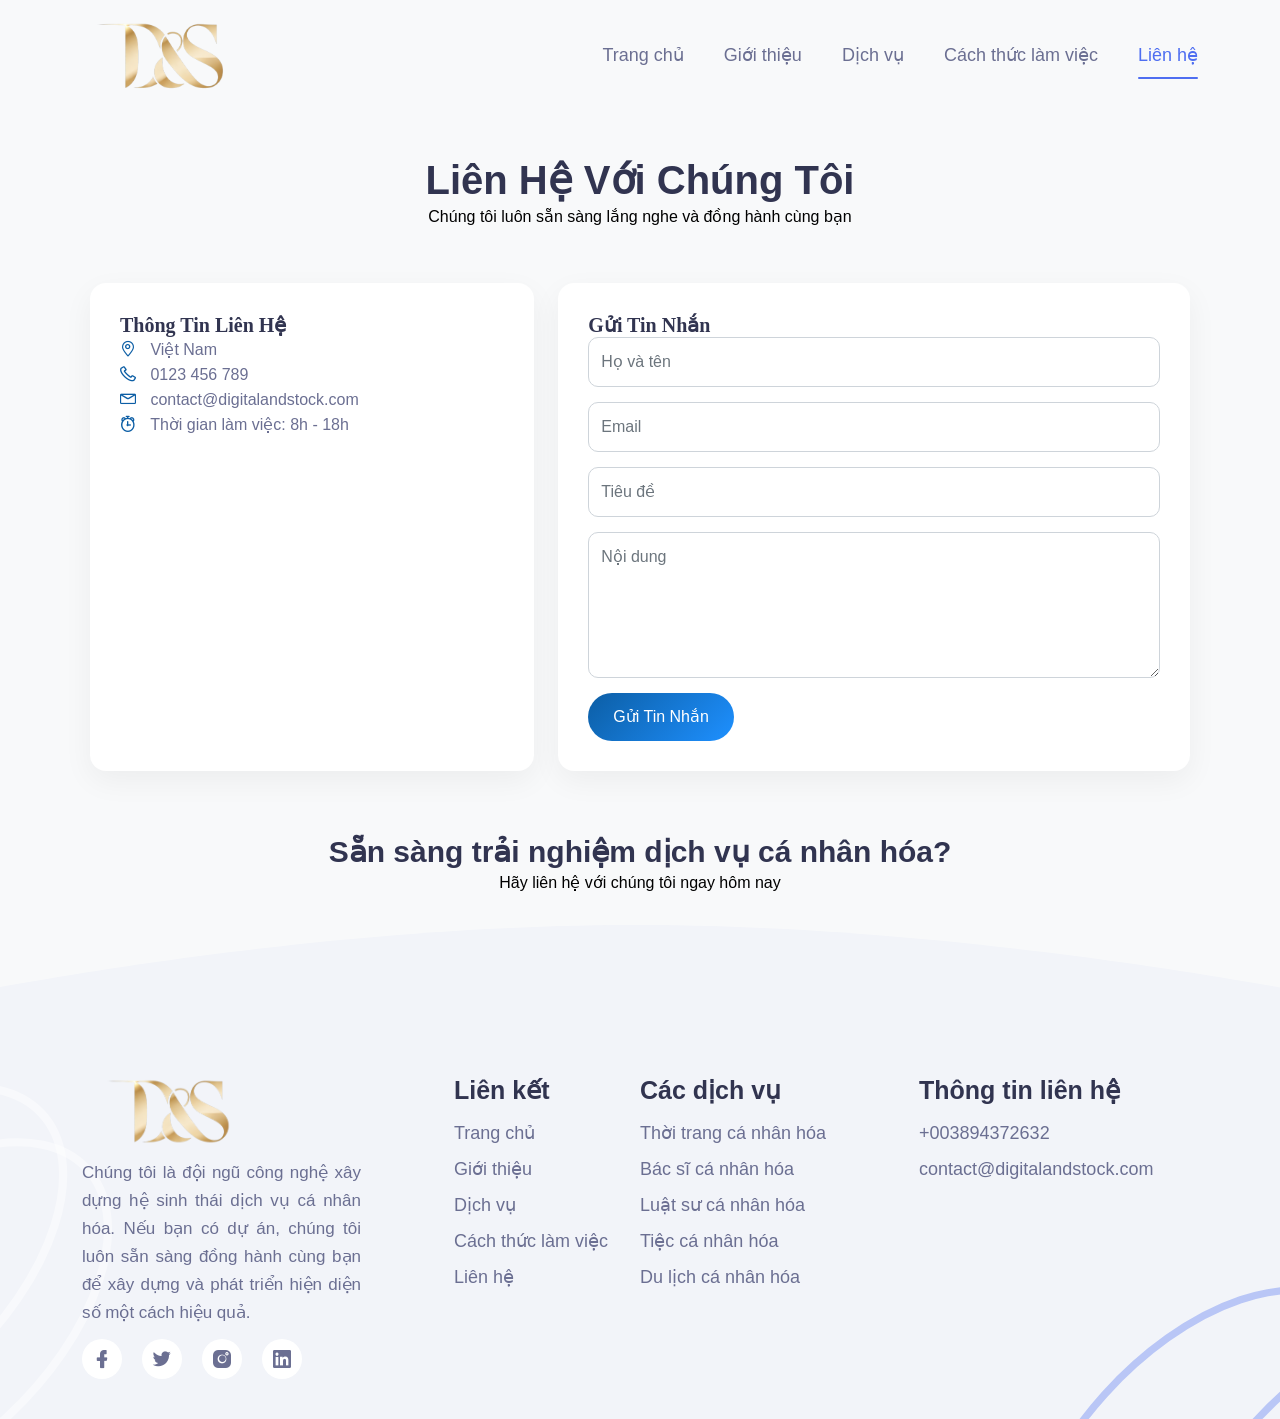
==== contact.html @ 1c4fb0bf "Initial commit - Push new web code" ====
<!DOCTYPE html>
<html lang="vi">

<head>
    <meta charset="UTF-8">
    <meta name="viewport" content="width=device-width, initial-scale=1.0">
    <title>Liên Hệ - DigitalAndStock</title>
    <link rel="stylesheet" href="assets/css/bootstrap-5.0.0-beta2.min.css" />
    <link rel="stylesheet" href="assets/css/LineIcons.2.0.css" />
    <link rel="stylesheet" href="assets/css/tiny-slider.css" />
    <link rel="stylesheet" href="assets/css/animate.css" />
    <link rel="stylesheet" href="assets/css/main.css" />
    <style>
        body {
            font-family: 'Segoe UI', sans-serif;
            background: #f8f9fa;
        }

        .hero {
            /* background: linear-gradient(135deg, #0c5ea5, #1e90ff); */
            color: rgb(0, 0, 0);
            padding: 30px 20px;
            text-align: center;
            margin-top: 10px;
        }

        .hero h1 {
            font-size: 40px;
            font-weight: 600;
        }

        .contact-section {
            padding: 140px 20px 60px;

        }
         /* .contact-section .row .hero{
            margin-top: 10px;
         } */
        .contact-box {
            background: white;
            border-radius: 16px;
            padding: 30px;
            box-shadow: 0 10px 30px rgba(0, 0, 0, 0.05);
            height: 100%;
        }

        .contact-info i {
            color: #0c5ea5;
            margin-right: 10px;
        }

        .form-control {
            border-radius: 10px;
            padding: 12px;
            margin-bottom: 15px;
        }

        .btn-custom {
            background: linear-gradient(135deg, #0c5ea5, #1e90ff);
            color: white;
            border: none;
            padding: 12px 25px;
            border-radius: 30px;
            transition: 0.3s;
        }

        .btn-custom:hover {
            opacity: 0.9;
        }

        iframe {
            width: 100%;
            border-radius: 12px;
            margin-top: 20px;
        }

        .navbar-area {
            position: absolute;
            top: 0;
            left: 0;
            width: 100%;
            z-index: 99;
            transition: all 0.3s ease-out 0s;
        }

        .sticky {
            position: fixed;
            z-index: 99;
            background-color: #fff;
            box-shadow: 0px 20px 50px 0px rgba(0, 0, 0, 0.05);
            transition: all 0.3s ease-out 0s;
        }

        .sticky .navbar {
            padding: 17px 0;
        }

        @media only screen and (min-width: 768px) and (max-width: 991px),
        (max-width: 767px) {
            .sticky .navbar {
                padding: 15px 0;
            }
        }

        .sticky .navbar .navbar-nav .nav-item a {
            color: #313450;
        }

        .sticky .navbar .navbar-toggler .toggler-icon {
            background: #313450;
        }

        .navbar {
            padding: 0;
            border-radius: 5px;
            position: relative;
            transition: all 0.3s ease-out 0s;
            padding: 20px 0;
        }

        @media only screen and (min-width: 768px) and (max-width: 991px),
        (max-width: 767px) {
            .navbar {
                padding: 17px 0;
            }
        }

        .navbar-brand {
            padding: 0;
        }

        .navbar-brand img {
            max-width: 180px;
        }

        .navbar-toggler {
            padding: 0;
        }

        .navbar-toggler:focus {
            outline: none;
            box-shadow: none;
        }

        .navbar-toggler .toggler-icon {
            width: 30px;
            height: 2px;
            background-color: #313450;
            display: block;
            margin: 5px 0;
            position: relative;
            transition: all 0.3s ease-out 0s;
        }

        .navbar-toggler.active .toggler-icon:nth-of-type(1) {
            transform: rotate(45deg);
            top: 7px;
        }

        .navbar-toggler.active .toggler-icon:nth-of-type(2) {
            opacity: 0;
        }

        .navbar-toggler.active .toggler-icon:nth-of-type(3) {
            transform: rotate(135deg);
            top: -7px;
        }

        @media only screen and (min-width: 768px) and (max-width: 991px),
        (max-width: 767px) {
            .navbar-collapse {
                position: absolute;
                top: 100%;
                left: 0;
                width: 100%;
                background-color: #fff;
                z-index: 9;
                box-shadow: 0px 15px 20px 0px rgba(0, 0, 0, 0.1);
                padding: 5px 12px;
            }
        }

        .navbar-nav .nav-item {
            position: relative;
            margin-left: 40px;
        }

        @media only screen and (min-width: 768px) and (max-width: 991px),
        (max-width: 767px) {
            .navbar-nav .nav-item {
                margin-left: 20px;
            }
        }

        .navbar-nav .nav-item a {
            font-size: 18px;
            font-weight: 400;
            color: #6B6F92;
            transition: all 0.3s ease-out 0s;
            padding: 10px 0;
            position: relative;
        }

        @media only screen and (min-width: 768px) and (max-width: 991px),
        (max-width: 767px) {
            .navbar-nav .nav-item a {
                display: inline-block;
                padding: 6px 0px;
                color: #6B6F92;
            }
        }

        .navbar-nav .nav-item a::before {
            content: '';
            position: absolute;
            bottom: 0;
            right: 0;
            left: auto;
            width: 0;
            height: 2px;
            background: #4E6EF1;
            z-index: -1;
            opacity: 0;
            border-radius: 10px;
            transition: all 0.3s ease-out 0s;
        }

        .navbar-nav .nav-item a:hover,
        .navbar-nav .nav-item a.active {
            color: #4E6EF1;
        }

        .navbar-nav .nav-item a:hover::before,
        .navbar-nav .nav-item a.active::before {
            right: auto;
            left: 0;
            opacity: 1;
            width: 100%;
        }

        .navbar-nav .nav-item:hover .sub-menu {
            top: 100%;
            opacity: 1;
            visibility: visible;
        }

        @media only screen and (min-width: 768px) and (max-width: 991px) {
            .navbar-nav .nav-item:hover .sub-menu {
                top: 0;
            }
        }

        @media (max-width: 767px) {
            .navbar-nav .nav-item:hover .sub-menu {
                top: 0;
            }
        }

        .navbar-nav .nav-item .sub-menu {
            width: 200px;
            background-color: #fff;
            box-shadow: 0px 0px 20px 0px rgba(0, 0, 0, 0.1);
            position: absolute;
            top: 110%;
            left: 0;
            opacity: 0;
            visibility: hidden;
            transition: all 0.3s ease-out 0s;
        }

        @media only screen and (min-width: 768px) and (max-width: 991px) {
            .navbar-nav .nav-item .sub-menu {
                position: relative;
                width: 100%;
                top: 0;
                display: none;
                opacity: 1;
                visibility: visible;
            }
        }

        @media (max-width: 767px) {
            .navbar-nav .nav-item .sub-menu {
                position: relative;
                width: 100%;
                top: 0;
                display: none;
                opacity: 1;
                visibility: visible;
            }
        }

        .navbar-nav .nav-item .sub-menu li {
            display: block;
        }

        .navbar-nav .nav-item .sub-menu li a {
            display: block;
            padding: 8px 20px;
            color: #222;
        }

        .navbar-nav .nav-item .sub-menu li a.active,
        .navbar-nav .nav-item .sub-menu li a:hover {
            padding-left: 25px;
            color: #4E6EF1;
        }

        .navbar-nav .sub-nav-toggler {
            display: none;
        }

        @media only screen and (min-width: 768px) and (max-width: 991px) {
            .navbar-nav .sub-nav-toggler {
                display: block;
                position: absolute;
                right: 0;
                top: 0;
                background: none;
                color: #222;
                font-size: 18px;
                border: 0;
                width: 30px;
                height: 30px;
            }
        }

        @media (max-width: 767px) {
            .navbar-nav .sub-nav-toggler {
                display: block;
                position: absolute;
                right: 0;
                top: 0;
                background: none;
                color: #222;
                font-size: 18px;
                border: 0;
                width: 30px;
                height: 30px;
            }
        }

        .navbar-nav .sub-nav-toggler span {
            width: 8px;
            height: 8px;
            border-left: 1px solid #222;
            border-bottom: 1px solid #222;
            transform: rotate(-45deg);
            position: relative;
            top: -5px;
        }
    </style>
</head>

<body>

    <!-- HERO -->
    <header class="header">
        <div class="navbar-area">
            <div class="container">
                <div class="row align-items-center">
                    <div class="col-lg-12">
                        <nav class="navbar navbar-expand-lg">
                            <a class="navbar-brand" href="index.html">
                                <img style="width: 180px;" src="assets/img/logo/Logo D&S/Logo D&S.png" alt="Logo" />
                            </a>
                            <button class="navbar-toggler" type="button" data-bs-toggle="collapse"
                                data-bs-target="#navbarSupportedContent" aria-controls="navbarSupportedContent"
                                aria-expanded="false" aria-label="Toggle navigation">
                                <span class="toggler-icon"></span>
                                <span class="toggler-icon"></span>
                                <span class="toggler-icon"></span>
                            </button>

                            <div class="collapse navbar-collapse sub-menu-bar" id="navbarSupportedContent">
                                <ul id="nav" class="navbar-nav ms-auto">
                                    <li class="nav-item">
                                        <a class="" href="index.html">Trang chủ</a>
                                    </li>
                                    <li class="nav-item">
                                        <a class="" href="index.html">Giới thiệu</a>
                                    </li>
                                    <li class="nav-item">
                                        <a class="" href="index.html">Dịch vụ</a>
                                    </li>
                                    <li class="nav-item">
                                        <a class="" href="index.html">Cách thức làm việc</a>
                                    </li>
                                    <li class="nav-item">
                                        <a class="page-scroll active" href="contact.html">Liên hệ</a>
                                    </li>

                                </ul>
                            </div>
                            <!-- navbar collapse -->
                        </nav>
                        <!-- navbar -->
                    </div>
                </div>
                <!-- row -->
            </div>
            <!-- container -->
        </div>
        <!-- navbar area -->
    </header>


    <!-- CONTACT -->
    <section class="contact-section container">
        <div class="row g-4">
            <section class="hero">
                <h1 style="font-family: 'Segoe UI', Tahoma, Geneva, Verdana, sans-serif;"><b>Liên Hệ Với Chúng Tôi</b></h1>
                <p>Chúng tôi luôn sẵn sàng lắng nghe và đồng hành cùng bạn</p>
            </section>
            <!-- LEFT INFO -->
            <div class="col-lg-5">
                <div class="contact-box contact-info">
                    <h4 style="font-family: 'Segoe UI', Tahoma, Geneva, Verdana, sans-serifd;">Thông Tin Liên Hệ</h4>
                    <p><i class="lni lni-map-marker"></i> Việt Nam</p>
                    <p><i class="lni lni-phone"></i> 0123 456 789</p>
                    <p><i class="lni lni-envelope"></i> contact@digitalandstock.com</p>
                    <p><i class="lni lni-alarm-clock"></i> Thời gian làm việc: 8h - 18h</p>

                    <iframe
                        src="https://maps.google.com/maps?q=Tòa nhà Đại Phát, 185B Hà Huy Giáp, Thạnh Lộc, Quận 12, Hồ Chí Minh&t=&z=17&ie=UTF8&iwloc=&output=embed"
                        height="220" style="border:0; border-radius:12px;" loading="lazy">
                    </iframe>
                </div>
            </div>

            <!-- RIGHT FORM -->
            <div class="col-lg-7">
                <div class="contact-box">
                    <h4 style="font-family: 'Segoe UI', Tahoma, Geneva, Verdana, sans-serifd;">Gửi Tin Nhắn</h4>

                    <form>
                        <input type="text" class="form-control" placeholder="Họ và tên" required>
                        <input type="email" class="form-control" placeholder="Email" required>
                        <input type="text" class="form-control" placeholder="Tiêu đề">
                        <textarea class="form-control" rows="5" placeholder="Nội dung"></textarea>

                        <button class="btn-custom">Gửi Tin Nhắn</button>
                    </form>
                </div>
            </div>

        </div>
    </section>

    <!-- CTA -->
    <section class="hero" style="margin-top: -27px; "  >
        <h2 style="font-family: 'Segoe UI', Tahoma, Geneva, Verdana, sans-serif;">Sẵn sàng trải nghiệm dịch vụ cá nhân hóa?</h2>
        <p>Hãy liên hệ với chúng tôi ngay hôm nay</p>
    </section>
    <footer id="footer" class="footer">
		<div class="container">
			<div class="widget-wrapper">
				<div class="row">
					<div class="col-xl-3 col-md-6">
						<div class="footer-widget">
							<div class="logo mb-35">
								<a  href="index.html"> <img style="width: 70%;" src="assets/img/logo/logo1.png" alt=""> </a>
							</div>
							<p class="desc mb-35" style="text-align: justify; font-family: 'Segoe UI', Tahoma, Geneva, Verdana, sans-serif; font-size: 17px;">Chúng tôi là đội ngũ công nghệ xây dựng hệ sinh thái dịch vụ cá nhân hóa. Nếu bạn có dự án, chúng tôi luôn sẵn sàng đồng hành cùng bạn để xây dựng và phát triển hiện diện số một cách hiệu quả.</p>
							<ul class="socials">
								<li>
									<a href="jvascript:void(0)"> <i class="lni lni-facebook-filled"></i> </a>
								</li>
								<li>
									<a href="jvascript:void(0)"> <i class="lni lni-twitter-filled"></i> </a>
								</li>
								<li>
									<a href="jvascript:void(0)"> <i class="lni lni-instagram-filled"></i> </a>
								</li>
								<li>
									<a href="jvascript:void(0)"> <i class="lni lni-linkedin-original"></i> </a>
								</li>
							</ul>
						</div>
					</div>

					<div class="col-xl-2 offset-xl-1 col-md-5 offset-md-1 col-sm-6">
						<div class="footer-widget">
							<h3 style="font-family: 'Segoe UI', Tahoma, Geneva, Verdana, sans-serif">Liên kết</h3>
							<ul class="liên kết" style="font-family: 'Segoe UI', Tahoma, Geneva, Verdana, sans-serif; font-size: 40px;">
								<li> <a href="javascript:void(0)" >Trang chủ</a> </li>
								<li> <a href="javascript:void(0)">Giới thiệu</a> </li>
								<li> <a href="javascript:void(0)">Dịch vụ</a> </li>
								<li> <a href="javascript:void(0)">Cách thức làm việc</a> </li>
								<li> <a href="javascript:void(0)">Liên hệ</a> </li>
							</ul>
						</div>
					</div>

					<div class="col-xl-3 col-md-6 col-sm-6">
						<div class="footer-widget">
							<h3 style="font-family: 'Segoe UI', Tahoma, Geneva, Verdana, sans-serif">Các dịch vụ </h3>
							<ul class="links" style="font-family: 'Segoe UI', Tahoma, Geneva, Verdana, sans-serif; font-size: 40px;">
								<li> <a href="javascript:void(0)">Thời trang cá nhân hóa</a> </li>
								<li> <a href="javascript:void(0)">Bác sĩ cá nhân hóa</a> </li>
								<li> <a href="javascript:void(0)">Luật sư cá nhân hóa</a> </li>
								<li> <a href="javascript:void(0)">Tiệc cá nhân hóa</a> </li>
								<li> <a href="javascript:void(0)">Du lịch cá nhân hóa</a> </li>
							</ul>
						</div>
					</div>

					<div class="col-xl-3 col-md-6">
						<div class="footer-widget">
							<h3 style="font-family: 'Segoe UI', Tahoma, Geneva, Verdana, sans-serif">Thông tin liên hệ</h3>
							<ul style="font-family: 'Segoe UI', Tahoma, Geneva, Verdana, sans-serif">
								<li>+003894372632</li>
								<li>contact@digitalandstock.com</li>

							</ul>
							<div class="contact_map" style="width: 100%; height: 150px; margin-top: 5px;">
								<div class="gmap_canvas">
									<iframe
										src="https://maps.google.com/maps?q=Tòa nhà Đại Phát, 185B Hà Huy Giáp, Thạnh Lộc, Quận 12, Hồ Chí Minh&t=&z=17&ie=UTF8&iwloc=&output=embed"
										height="180" style="border:0; border-radius:12px;" loading="lazy">
									</iframe>
								</div>
							</div>
						</div>
					</div>

				</div>
			</div>

			

		</div>
	</footer>
    <script src="assets/js/bootstrap-5.0.0-beta2.min.js"></script>
	<script src="assets/js/count-up.min.js"></script>
	<script src="assets/js/tiny-slider.js"></script>
	<script src="assets/js/wow.min.js"></script>
	<script src="assets/js/polifill.js"></script>
	<script src="assets/js/main.js"></script>
</body>

</html>
---- assets/css/main.css ----
/* ============================
  Template Name: Bliss
  Author: uideck
  Description: Digital Agency Bootstrap 5 Landing Page.
  Version: 1.0
=============================== */
@import url("https://fonts.googleapis.com/css2?family=Archivo+Black&family=Archivo:wght@400;500;600;700&family=Poppins:wght@400;500;600;700&display=swap");

.counter-up-section .counter-up-content .counter-up-wrapper .single-counter .icon,
.footer .widget-wrapper .footer-widget .socials li a {
  display: flex;
  justify-content: center;
  align-items: center;
}

/*===========================
    01.COMMON css 
===========================*/
html {
  scroll-behavior: smooth;
}

body {
  font-family: "Poppins", sans-serif;
  font-weight: normal;
  font-style: normal;
  color: #6B6F92;
  overflow-x: hidden;
}

* {
  margin: 0;
  padding: 0;
  box-sizing: border-box;
}

a:focus,
input:focus,
textarea:focus,
button:focus,
.btn:focus,
.btn.focus,
.btn:not(:disabled):not(.disabled).active,
.btn:not(:disabled):not(.disabled):active {
  text-decoration: none;
  outline: none;
  box-shadow: none;
}

a:hover {
  color: #4E6EF1;
}

a {
  transition: all 0.3s ease-out 0s;
}

a,
a:focus,
a:hover {
  text-decoration: none;
}

i,
span,
a {
  display: inline-block;
}

audio,
canvas,
iframe,
img,
svg,
video {
  vertical-align: middle;
}

h1,
h2,
h3,
h4,
h5,
h6 {
  font-family: "Archivo Black", sans-serif;
  font-weight: 700;
  margin: 0px;
  color: #313450;
}

.section-title p {
  font-size: 18px;
  line-height: 28px;
}

h1 a,
h2 a,
h3 a,
h4 a,
h5 a,
h6 a {
  color: inherit;
}

h1 {
  font-size: 35px;
}

h2 {
  font-size: 30px;
}

h3 {
  font-size: 25px;
}

h4 {
  font-size: 20px;
}

h5 {
  font-size: 18px;
}

h6 {
  font-size: 16px;
}

ul,
ol {
  margin: 0px;
  padding: 0px;
  list-style-type: none;
}

p {
  font-size: 16px;
  font-weight: 400;
  line-height: 25px;
  margin: 0px;
}

.img-bg {
  background-position: center center;
  background-size: cover;
  background-repeat: no-repeat;
  width: 100%;
  height: 100%;
}

.error {
  color: orangered;
}

.success {
  color: green;
}

/*===== All Button Style =====*/
.main-btn {
  display: inline-block;
  font-weight: 500;
  text-align: center;
  white-space: nowrap;
  vertical-align: middle;
  user-select: none;
  padding: 20px 40px;
  font-size: 18px;
  border-radius: 50px;
  color: #fff;
  cursor: pointer;
  z-index: 5;
  transition: all .4s ease-in-out;
  border: none;
  background: #4E6EF1;
  overflow: hidden;
}

.main-btn:hover {
  color: #fff;
}

.main-btn.border-btn {
  border: 2px solid #4E6EF1;
  background: transparent;
  color: #313450;
}

.btn-hover {
  position: relative;
  overflow: hidden;
}

.btn-hover::after {
  content: '';
  position: absolute;
  width: 0%;
  height: 0%;
  border-radius: 50%;
  background: rgba(0, 0, 0, 0.05);
  top: 50%;
  left: 50%;
  padding: 50%;
  z-index: -1;
  transition: all 0.3s ease-out 0s;
  transform: translate3d(-50%, -50%, 0) scale(0);
}

.btn-hover:hover::after {
  transform: translate3d(-50%, -50%, 0) scale(1.3);
}

.scroll-top {
  width: 45px;
  height: 45px;
  background: #4E6EF1;
  display: none;
  justify-content: center;
  align-items: center;
  font-size: 18px;
  color: #fff;
  border-radius: 5px;
  position: fixed;
  bottom: 30px;
  right: 30px;
  z-index: 9;
  cursor: pointer;
  transition: all 0.3s ease-out 0s;
}

.scroll-top:hover {
  color: #fff;
  background: rgba(78, 110, 241, 0.8);
}

@keyframes animation1 {
  0% {
    transform: translateY(30px);
  }

  50% {
    transform: translateY(-30px);
  }

  100% {
    transform: translateY(30px);
  }
}

/*===== All Preloader Style =====*/
.preloader {
  /* Body Overlay */
  position: fixed;
  top: 0;
  left: 0;
  display: table;
  height: 100%;
  width: 100%;
  /* Change Background Color */
  background: #fff;
  z-index: 99999;
}

.preloader .loader {
  display: table-cell;
  vertical-align: middle;
  text-align: center;
}

.preloader .loader .spinner {
  position: absolute;
  left: 50%;
  top: 50%;
  width: 64px;
  margin-left: -32px;
  z-index: 18;
  pointer-events: none;
}

.preloader .loader .spinner .spinner-container {
  pointer-events: none;
  position: absolute;
  width: 100%;
  padding-bottom: 100%;
  top: 50%;
  left: 50%;
  margin-top: -50%;
  margin-left: -50%;
  animation: spinner-linspin 1568.2353ms linear infinite;
}

.preloader .loader .spinner .spinner-container .spinner-rotator {
  position: absolute;
  width: 100%;
  height: 100%;
  animation: spinner-easespin 5332ms cubic-bezier(0.4, 0, 0.2, 1) infinite both;
}

.preloader .loader .spinner .spinner-container .spinner-rotator .spinner-left {
  position: absolute;
  top: 0;
  left: 0;
  bottom: 0;
  overflow: hidden;
  right: 50%;
}

.preloader .loader .spinner .spinner-container .spinner-rotator .spinner-right {
  position: absolute;
  top: 0;
  right: 0;
  bottom: 0;
  overflow: hidden;
  left: 50%;
}

.preloader .loader .spinner-circle {
  box-sizing: border-box;
  position: absolute;
  width: 200%;
  height: 100%;
  border-style: solid;
  /* Spinner Color */
  border-color: #4E6EF1 #4E6EF1 #ddd;
  border-radius: 50%;
  border-width: 6px;
}

.preloader .loader .spinner-left .spinner-circle {
  left: 0;
  right: -100%;
  border-right-color: #ddd;
  animation: spinner-left-spin 1333ms cubic-bezier(0.4, 0, 0.2, 1) infinite both;
}

.preloader .loader .spinner-right .spinner-circle {
  left: -100%;
  right: 0;
  border-left-color: #ddd;
  animation: right-spin 1333ms cubic-bezier(0.4, 0, 0.2, 1) infinite both;
}

/* Preloader Animations */

@keyframes spinner-linspin {
  to {
    transform: rotate(360deg);
  }
}

@keyframes spinner-easespin {
  12.5% {
    transform: rotate(135deg);
  }

  25% {
    transform: rotate(270deg);
  }

  37.5% {
    transform: rotate(405deg);
  }

  50% {
    transform: rotate(540deg);
  }

  62.5% {
    transform: rotate(675deg);
  }

  75% {
    transform: rotate(810deg);
  }

  87.5% {
    transform: rotate(945deg);
  }

  to {
    transform: rotate(1080deg);
  }
}

@keyframes spinner-left-spin {
  0% {
    transform: rotate(130deg);
  }

  50% {
    transform: rotate(-5deg);
  }

  to {
    transform: rotate(130deg);
  }
}

@keyframes right-spin {
  0% {
    transform: rotate(-130deg);
  }

  50% {
    transform: rotate(5deg);
  }

  to {
    transform: rotate(-130deg);
  }
}

/*===========================
    02.HEADER css 
===========================*/
/*===== NAVBAR =====*/
.navbar-area {
  position: absolute;
  top: 0;
  left: 0;
  width: 100%;
  z-index: 99;
  transition: all 0.3s ease-out 0s;
}

.sticky {
  position: fixed;
  z-index: 99;
  background-color: #fff;
  box-shadow: 0px 20px 50px 0px rgba(0, 0, 0, 0.05);
  transition: all 0.3s ease-out 0s;
}

.sticky .navbar {
  padding: 17px 0;
}

@media only screen and (min-width: 768px) and (max-width: 991px),
(max-width: 767px) {
  .sticky .navbar {
    padding: 15px 0;
  }
}

.sticky .navbar .navbar-nav .nav-item a {
  color: #313450;
}

.sticky .navbar .navbar-toggler .toggler-icon {
  background: #313450;
}

.navbar {
  padding: 0;
  border-radius: 5px;
  position: relative;
  transition: all 0.3s ease-out 0s;
  padding: 20px 0;
}

@media only screen and (min-width: 768px) and (max-width: 991px),
(max-width: 767px) {
  .navbar {
    padding: 17px 0;
  }
}

.navbar-brand {
  padding: 0;
}

.navbar-brand img {
  max-width: 180px;
}

.navbar-toggler {
  padding: 0;
}

.navbar-toggler:focus {
  outline: none;
  box-shadow: none;
}

.navbar-toggler .toggler-icon {
  width: 30px;
  height: 2px;
  background-color: #313450;
  display: block;
  margin: 5px 0;
  position: relative;
  transition: all 0.3s ease-out 0s;
}

.navbar-toggler.active .toggler-icon:nth-of-type(1) {
  transform: rotate(45deg);
  top: 7px;
}

.navbar-toggler.active .toggler-icon:nth-of-type(2) {
  opacity: 0;
}

.navbar-toggler.active .toggler-icon:nth-of-type(3) {
  transform: rotate(135deg);
  top: -7px;
}

@media only screen and (min-width: 768px) and (max-width: 991px),
(max-width: 767px) {
  .navbar-collapse {
    position: absolute;
    top: 100%;
    left: 0;
    width: 100%;
    background-color: #fff;
    z-index: 9;
    box-shadow: 0px 15px 20px 0px rgba(0, 0, 0, 0.1);
    padding: 5px 12px;
  }
}

.navbar-nav .nav-item {
  position: relative;
  margin-left: 40px;
}

@media only screen and (min-width: 768px) and (max-width: 991px),
(max-width: 767px) {
  .navbar-nav .nav-item {
    margin-left: 20px;
  }
}

.navbar-nav .nav-item a {
  font-size: 20px;
  font-weight: 400;
  color: #6B6F92;
  transition: all 0.3s ease-out 0s;
  padding: 10px 0;
  position: relative;
}

@media only screen and (min-width: 768px) and (max-width: 991px),
(max-width: 767px) {
  .navbar-nav .nav-item a {
    display: inline-block;
    padding: 6px 0px;
    color: #6B6F92;
  }
}

.navbar-nav .nav-item a::before {
  content: '';
  position: absolute;
  bottom: 0;
  right: 0;
  left: auto;
  width: 0;
  height: 2px;
  background: #4E6EF1;
  z-index: -1;
  opacity: 0;
  border-radius: 10px;
  transition: all 0.3s ease-out 0s;
}

.navbar-nav .nav-item a:hover,
.navbar-nav .nav-item a.active {
  color: #4E6EF1;
}

.navbar-nav .nav-item a:hover::before,
.navbar-nav .nav-item a.active::before {
  right: auto;
  left: 0;
  opacity: 1;
  width: 100%;
}

.navbar-nav .nav-item:hover .sub-menu {
  top: 100%;
  opacity: 1;
  visibility: visible;
}

@media only screen and (min-width: 768px) and (max-width: 991px) {
  .navbar-nav .nav-item:hover .sub-menu {
    top: 0;
  }
}

@media (max-width: 767px) {
  .navbar-nav .nav-item:hover .sub-menu {
    top: 0;
  }
}

.navbar-nav .nav-item .sub-menu {
  width: 200px;
  background-color: #fff;
  box-shadow: 0px 0px 20px 0px rgba(0, 0, 0, 0.1);
  position: absolute;
  top: 110%;
  left: 0;
  opacity: 0;
  visibility: hidden;
  transition: all 0.3s ease-out 0s;
}

@media only screen and (min-width: 768px) and (max-width: 991px) {
  .navbar-nav .nav-item .sub-menu {
    position: relative;
    width: 100%;
    top: 0;
    display: none;
    opacity: 1;
    visibility: visible;
  }
}

@media (max-width: 767px) {
  .navbar-nav .nav-item .sub-menu {
    position: relative;
    width: 100%;
    top: 0;
    display: none;
    opacity: 1;
    visibility: visible;
  }
}

.navbar-nav .nav-item .sub-menu li {
  display: block;
}

.navbar-nav .nav-item .sub-menu li a {
  display: block;
  padding: 8px 20px;
  color: #222;
}

.navbar-nav .nav-item .sub-menu li a.active,
.navbar-nav .nav-item .sub-menu li a:hover {
  padding-left: 25px;
  color: #4E6EF1;
}

.navbar-nav .sub-nav-toggler {
  display: none;
}

@media only screen and (min-width: 768px) and (max-width: 991px) {
  .navbar-nav .sub-nav-toggler {
    display: block;
    position: absolute;
    right: 0;
    top: 0;
    background: none;
    color: #222;
    font-size: 18px;
    border: 0;
    width: 30px;
    height: 30px;
  }
}

@media (max-width: 767px) {
  .navbar-nav .sub-nav-toggler {
    display: block;
    position: absolute;
    right: 0;
    top: 0;
    background: none;
    color: #222;
    font-size: 18px;
    border: 0;
    width: 30px;
    height: 30px;
  }
}

.navbar-nav .sub-nav-toggler span {
  width: 8px;
  height: 8px;
  border-left: 1px solid #222;
  border-bottom: 1px solid #222;
  transform: rotate(-45deg);
  position: relative;
  top: -5px;
}

/* ============== hero-area ============ */
.hero-section {
  position: relative;
  z-index: 1;
  padding: 160px 0 120px;
  /*background-image: url("../img/hero/hero-bg.jpg");*/
  background-repeat: no-repeat;
  background-position: left bottom;
  background-size: cover;
}

@media only screen and (min-width: 1200px) and (max-width: 1399px) {
  .hero-section {
    padding: 180px 0 140px;
  }
}

@media only screen and (min-width: 992px) and (max-width: 1199px) {
  .hero-section {
    padding: 180px 0 140px;
  }
}

@media only screen and (min-width: 768px) and (max-width: 991px) {
  .hero-section .hero-content {
    margin-bottom: 50px;
  }
}

@media (max-width: 767px) {
  .hero-section .hero-content {
    margin-bottom: 50px;
  }
}

.hero-section .hero-content span {
  font-family: "Archivo Black", sans-serif;
  font-size: 30px;
  color: #4E6EF1;
  margin-bottom: 20px;
}

@media only screen and (min-width: 992px) and (max-width: 1199px) {
  .hero-section .hero-content span {
    font-size: 25px;
  }
}

.hero-section .hero-content h1 {
  font-size: 50px;
  margin-bottom: 35px;
}

@media only screen and (min-width: 1200px) and (max-width: 1399px) {
  .hero-section .hero-content h1 {
    font-size: 45px;
  }
}

@media only screen and (min-width: 992px) and (max-width: 1199px) {
  .hero-section .hero-content h1 {
    font-size: 37px;
  }
}

@media (max-width: 767px) {
  .hero-section .hero-content h1 {
    font-size: 36px;
  }
}

@media only screen and (min-width: 480px) and (max-width: 767px) {
  .hero-section .hero-content h1 {
    font-size: 45px;
  }
}

.hero-section .hero-content p {
  margin-bottom: 40px;
}

@media only screen and (min-width: 1200px) and (max-width: 1399px) {
  .hero-section .hero-img img {
    width: 100%;
  }
}

@media only screen and (min-width: 992px) and (max-width: 1199px) {
  .hero-section .hero-img img {
    width: 100%;
  }
}

@media only screen and (min-width: 768px) and (max-width: 991px) {
  .hero-section .hero-img img {
    width: 100%;
  }
}

@media (max-width: 767px) {
  .hero-section .hero-img img {
    width: 100%;
  }
}

.hero-section .hero-shape .shape {
  position: absolute;
  z-index: -1;
}

.hero-section .hero-shape .shape.shape-1 {
  top: -285px;
  right: -300px;
}

@media only screen and (min-width: 1200px) and (max-width: 1399px) {
  .hero-section .hero-shape .shape.shape-1 {
    top: -420px;
    right: -550px;
  }
}

@media only screen and (min-width: 992px) and (max-width: 1199px) {
  .hero-section .hero-shape .shape.shape-1 {
    top: -400px;
    right: -550px;
  }
}

@media only screen and (min-width: 768px) and (max-width: 991px) {
  .hero-section .hero-shape .shape.shape-1 {
    display: none;
  }
}

@media (max-width: 767px) {
  .hero-section .hero-shape .shape.shape-1 {
    display: none;
  }
}

.client-logo-section .single-logo {
  opacity: .43;
  transition: all 0.3s ease-out 0s;
}

.client-logo-section .single-logo:hover {
  opacity: 1;
}

.client-logo-section .single-logo img {
  max-width: 100%;
}

/* ======= about css ========*/
.about-section .about-img img {
  width: 100%;
}

.about-section .accordion .single-faq {
  margin-bottom: 20px;
  border-radius: 10px;
  background: #fff;
  box-shadow: 0px 0px 35px #f2f4f9;
}

.about-section .accordion .single-faq button {
  padding: 20px 30px 15px;
  border: none;
  background: none;
  font-size: 20px;
  font-weight: 500;
  color: #313450;
  position: relative;
}

.about-section .accordion .single-faq button::after {
  content: "\eb2c";
  font: normal normal normal 1em/1 "LineIcons";
  position: absolute;
  right: 30px;
  top: 50%;
  transform: translateY(-50%);
  transition: all 0.3s ease-out 0s;
}

.about-section .accordion .single-faq button.collapsed::after {
  content: "\eb53";
}

.about-section .accordion .single-faq .faq-content {
  padding: 0 30px;
  padding-bottom: 20px;
}

/* ============== service css ==============*/
.service-section {
  background-image: url("../img/service/service-bg.jpg");
}

.service-section .single-service {
  text-align: center;
  padding: 50px 30px;
  border-radius: 10px;
  background: #fff;
  margin-bottom: 30px;
}

.service-section .single-service:hover .icon {
  color: #fff;
}

.service-section .single-service:hover .icon.color-1 {
  background: #FB32FB;
}

.service-section .single-service:hover .icon.color-2 {
  background: #4E6EF1;
}

.service-section .single-service:hover .icon.color-3 {
  background: #FF3B3B;
}

.service-section .single-service:hover .icon.color-4 {
  background: #5A37FF;
}

.service-section .single-service .icon {
  width: 95px;
  height: 95px;
  border-radius: 50%;
  display: flex;
  justify-content: center;
  align-items: center;
  margin: auto;
  margin-bottom: 30px;
  font-size: 40px;
  color: #313450;
  transition: all 0.3s ease-out 0s;
}

.service-section .single-service .icon.color-1 {
  background: #FFEFFF;
}

.service-section .single-service .icon.color-2 {
  background: #E4E9FF;
}

.service-section .single-service .icon.color-3 {
  background: #FFEAEA;
}

.service-section .single-service .icon.color-4 {
  background: #ECE8FF;
}

.service-section .single-service .content h3 {
  font-size: 24px;
  margin-bottom: 15px;
}

/* ============= counter-up css =========== */
@media only screen and (min-width: 1400px) {
  .counter-up-section .counter-up-content {
    margin-right: 65px;
  }
}

.counter-up-section .counter-up-content .counter-up-wrapper .single-counter {
  margin-bottom: 35px;
}

.counter-up-section .counter-up-content .counter-up-wrapper .single-counter .icon {
  width: 80px;
  height: 80px;
  border-radius: 10px;
  margin-bottom: 20px;
  color: #4E6EF1;
  font-size: 42px;
}

.counter-up-section .counter-up-content .counter-up-wrapper .single-counter .icon.color-1 {
  background: #FFEFFF;
}

.counter-up-section .counter-up-content .counter-up-wrapper .single-counter .icon.color-2 {
  background: #E1F2FB;
}

.counter-up-section .counter-up-content .counter-up-wrapper .single-counter .icon.color-3 {
  background: #FFEAEA;
}

.counter-up-section .counter-up-content .counter-up-wrapper .single-counter .icon.color-4 {
  background: #ECE8FF;
}

.counter-up-section .counter-up-content .counter-up-wrapper .single-counter .content h1 {
  font-size: 45px;
  margin-bottom: 10px;
}

@media only screen and (min-width: 992px) and (max-width: 1199px) {
  .counter-up-section .counter-up-content .counter-up-wrapper .single-counter .content h1 {
    font-size: 38px;
  }
}

.counter-up-section .counter-up-content .counter-up-wrapper .single-counter .content span {
  font-size: 25px;
  font-weight: 500;
}

@media only screen and (min-width: 992px) and (max-width: 1199px) {
  .counter-up-section .counter-up-content .counter-up-wrapper .single-counter .content span {
    font-size: 18px;
  }
}

.counter-up-section .counter-up-img img {
  width: 100%;
}

/* =========== footer css =========== */
.footer {
  background-image: url("../img/footer/footer-bg.svg");
  background-size: cover;
  background-position: top center;
  padding-top: 150px;
}

.footer .widget-wrapper .footer-widget {
  margin-bottom: 40px;
}

.footer .widget-wrapper .footer-widget .desc {
  font-size: 18px;
  line-height: 28px;
}

.footer .widget-wrapper .footer-widget .socials {
  display: flex;
  align-items: center;
}

.footer .widget-wrapper .footer-widget .socials li {
  margin-right: 20px;
}

.footer .widget-wrapper .footer-widget .socials li a {
  width: 40px;
  height: 40px;
  border-radius: 50%;
  color: #6B6F92;
  background: #fff;
}

.footer .widget-wrapper .footer-widget .socials li a:hover {
  padding-left: 0px;
}

.footer .widget-wrapper .footer-widget h3 {
  margin-bottom: 10px;
}

.footer .widget-wrapper .footer-widget ul li {
  font-size: 18px;
  line-height: 36px;
}

.footer .widget-wrapper .footer-widget ul li a {
  color: #6B6F92;
}

.footer .widget-wrapper .footer-widget ul li a:hover {
  color: #4E6EF1;
  padding-left: 7px;
}

.footer .copy-right {
  text-align: center;
  padding: 30px 0;
  border-top: 2px solid #fff;
}

.service-section .e-con-inner {
    display: grid;
    grid-template-columns: repeat(3, 1fr);
    gap: 40px;
    max-width: 1100px;
    margin: 0 auto;
}

.service-section .e-child {
    text-align: center;
    padding: 10px 20px;
}

.service-section .e-child img {
    width: 80px;
    height: 80px;
    object-fit: contain;
    margin-bottom: 15px;
}

.service-section .e-child h4 {
    font-size: 18px;
    font-weight: 600;
    margin-bottom: 10px;
}

.service-section .e-child p {
    font-size: 14px;
    line-height: 1.6;
    text-align: justify;
    color: #555;
}

/* căn giữa hàng cuối (2 item) */
.service-section .e-child:nth-child(4) {
    grid-column: 1 / 2;
}

.service-section .e-child:nth-child(5) {
    grid-column: 2 / 3;
}

/* responsive */
@media (max-width: 768px) {
    .service-section .e-con-inner {
        grid-template-columns: 1fr;
    }
}

/* ======================
    DEFAULT CSS
========================= */
.mt-5 {
  margin-top: 5px;
}

.mt-10 {
  margin-top: 10px;
}

.mt-15 {
  margin-top: 15px;
}

.mt-20 {
  margin-top: 20px;
}

.mt-25 {
  margin-top: 25px;
}

.mt-30 {
  margin-top: 30px;
}

.mt-35 {
  margin-top: 35px;
}

.mt-40 {
  margin-top: 40px;
}

.mt-45 {
  margin-top: 45px;
}

.mt-50 {
  margin-top: 50px;
}

.mt-55 {
  margin-top: 55px;
}

.mt-60 {
  margin-top: 60px;
}

.mt-65 {
  margin-top: 65px;
}

.mt-70 {
  margin-top: 70px;
}

.mt-75 {
  margin-top: 75px;
}

.mt-80 {
  margin-top: 80px;
}

.mt-85 {
  margin-top: 85px;
}

.mt-90 {
  margin-top: 90px;
}

.mt-95 {
  margin-top: 95px;
}

.mt-100 {
  margin-top: 100px;
}

.mt-105 {
  margin-top: 105px;
}

.mt-110 {
  margin-top: 110px;
}

.mt-115 {
  margin-top: 115px;
}

.mt-120 {
  margin-top: 120px;
}

.mt-125 {
  margin-top: 125px;
}

.mt-130 {
  margin-top: 130px;
}

.mt-135 {
  margin-top: 135px;
}

.mt-140 {
  margin-top: 140px;
}

.mt-145 {
  margin-top: 145px;
}

.mt-150 {
  margin-top: 150px;
}

.mt-155 {
  margin-top: 155px;
}

.mt-160 {
  margin-top: 160px;
}

.mt-165 {
  margin-top: 165px;
}

.mt-170 {
  margin-top: 170px;
}

.mt-175 {
  margin-top: 175px;
}

.mt-180 {
  margin-top: 180px;
}

.mt-185 {
  margin-top: 185px;
}

.mt-190 {
  margin-top: 190px;
}

.mt-195 {
  margin-top: 195px;
}

.mt-200 {
  margin-top: 200px;
}

.mt-205 {
  margin-top: 205px;
}

.mt-210 {
  margin-top: 210px;
}

.mt-215 {
  margin-top: 215px;
}

.mt-220 {
  margin-top: 220px;
}

.mt-225 {
  margin-top: 225px;
}

.mb-5 {
  margin-bottom: 5px;
}

.mb-10 {
  margin-bottom: 10px;
}

.mb-15 {
  margin-bottom: 15px;
}

.mb-20 {
  margin-bottom: 20px;
}

.mb-25 {
  margin-bottom: 25px;
}

.mb-30 {
  margin-bottom: 30px;
}

.mb-35 {
  margin-bottom: 12px;
}

.mb-40 {
  margin-bottom: 40px;
}

.mb-45 {
  margin-bottom: 45px;
}

.mb-50 {
  margin-bottom: 50px;
}

.mb-55 {
  margin-bottom: 55px;
}

.mb-60 {
  margin-bottom: 60px;
}

.mb-65 {
  margin-bottom: 65px;
}

.mb-70 {
  margin-bottom: 70px;
}

.mb-75 {
  margin-bottom: 75px;
}

.mb-80 {
  margin-bottom: 80px;
}

.mb-85 {
  margin-bottom: 85px;
}

.mb-90 {
  margin-bottom: 90px;
}

.mb-95 {
  margin-bottom: 95px;
}

.mb-100 {
  margin-bottom: 100px;
}

.mb-105 {
  margin-bottom: 105px;
}

.mb-110 {
  margin-bottom: 110px;
}

.mb-115 {
  margin-bottom: 115px;
}

.mb-120 {
  margin-bottom: 120px;
}

.mb-125 {
  margin-bottom: 125px;
}

.mb-130 {
  margin-bottom: 130px;
}

.mb-135 {
  margin-bottom: 135px;
}

.mb-140 {
  margin-bottom: 140px;
}

.mb-145 {
  margin-bottom: 145px;
}

.mb-150 {
  margin-bottom: 150px;
}

.mb-155 {
  margin-bottom: 155px;
}

.mb-160 {
  margin-bottom: 160px;
}

.mb-165 {
  margin-bottom: 165px;
}

.mb-170 {
  margin-bottom: 170px;
}

.mb-175 {
  margin-bottom: 175px;
}

.mb-180 {
  margin-bottom: 180px;
}

.mb-185 {
  margin-bottom: 185px;
}

.mb-190 {
  margin-bottom: 190px;
}

.mb-195 {
  margin-bottom: 195px;
}

.mb-200 {
  margin-bottom: 200px;
}

.mb-205 {
  margin-bottom: 205px;
}

.mb-210 {
  margin-bottom: 210px;
}

.mb-215 {
  margin-bottom: 215px;
}

.mb-220 {
  margin-bottom: 220px;
}

.mb-225 {
  margin-bottom: 225px;
}

.pt-5 {
  padding-top: 5px;
}

.pt-10 {
  padding-top: 10px;
}

.pt-15 {
  padding-top: 15px;
}

.pt-20 {
  padding-top: 20px;
}

.pt-25 {
  padding-top: 25px;
}

.pt-30 {
  padding-top: 30px;
}

.pt-35 {
  padding-top: 35px;
}

.pt-40 {
  padding-top: 40px;
}

.pt-45 {
  padding-top: 45px;
}

.pt-50 {
  padding-top: 50px;
}

.pt-55 {
  padding-top: 55px;
}

.pt-60 {
  padding-top: 60px;
}

.pt-65 {
  padding-top: 65px;
}

.pt-70 {
  padding-top: 70px;
}

.pt-75 {
  padding-top: 75px;
}

.pt-80 {
  padding-top: 80px;
}

.pt-85 {
  padding-top: 85px;
}

.pt-90 {
  padding-top: 90px;
}

.pt-95 {
  padding-top: 95px;
}

.pt-100 {
  padding-top: 100px;
}

.pt-105 {
  padding-top: 105px;
}

.pt-110 {
  padding-top: 110px;
}

.pt-115 {
  padding-top: 115px;
}

.pt-120 {
  padding-top: 120px;
}

.pt-125 {
  padding-top: 125px;
}

.pt-130 {
  padding-top: 130px;
}

.pt-135 {
  padding-top: 135px;
}

.pt-140 {
  padding-top: 140px;
}

.pt-145 {
  padding-top: 145px;
}

.pt-150 {
  padding-top: 150px;
}

.pt-155 {
  padding-top: 155px;
}

.pt-160 {
  padding-top: 160px;
}

.pt-165 {
  padding-top: 165px;
}

.pt-170 {
  padding-top: 170px;
}

.pt-175 {
  padding-top: 175px;
}

.pt-180 {
  padding-top: 180px;
}

.pt-185 {
  padding-top: 185px;
}

.pt-190 {
  padding-top: 190px;
}

.pt-195 {
  padding-top: 195px;
}

.pt-200 {
  padding-top: 200px;
}

.pt-205 {
  padding-top: 205px;
}

.pt-210 {
  padding-top: 210px;
}

.pt-215 {
  padding-top: 215px;
}

.pt-220 {
  padding-top: 220px;
}

.pt-225 {
  padding-top: 225px;
}

.pb-5 {
  padding-bottom: 5px;
}

.pb-10 {
  padding-bottom: 10px;
}

.pb-15 {
  padding-bottom: 15px;
}

.pb-20 {
  padding-bottom: 20px;
}

.pb-25 {
  padding-bottom: 25px;
}

.pb-30 {
  padding-bottom: 30px;
}

.pb-35 {
  padding-bottom: 35px;
}

.pb-40 {
  padding-bottom: 40px;
}

.pb-45 {
  padding-bottom: 45px;
}

.pb-50 {
  padding-bottom: 50px;
}

.pb-55 {
  padding-bottom: 55px;
}

.pb-60 {
  padding-bottom: 60px;
}

.pb-65 {
  padding-bottom: 65px;
}

.pb-70 {
  padding-bottom: 70px;
}

.pb-75 {
  padding-bottom: 75px;
}

.pb-80 {
  padding-bottom: 80px;
}

.pb-85 {
  padding-bottom: 85px;
}

.pb-90 {
  padding-bottom: 90px;
}

.pb-95 {
  padding-bottom: 95px;
}

.pb-100 {
  padding-bottom: 100px;
}

.pb-105 {
  padding-bottom: 105px;
}

.pb-110 {
  padding-bottom: 110px;
}

.pb-115 {
  padding-bottom: 115px;
}

.pb-120 {
  padding-bottom: 120px;
}

.pb-125 {
  padding-bottom: 125px;
}

.pb-130 {
  padding-bottom: 130px;
}

.pb-135 {
  padding-bottom: 135px;
}

.pb-140 {
  padding-bottom: 140px;
}

.pb-145 {
  padding-bottom: 145px;
}

.pb-150 {
  padding-bottom: 150px;
}

.pb-155 {
  padding-bottom: 155px;
}

.pb-160 {
  padding-bottom: 160px;
}

.pb-165 {
  padding-bottom: 165px;
}

.pb-170 {
  padding-bottom: 170px;
}

.pb-175 {
  padding-bottom: 175px;
}

.pb-180 {
  padding-bottom: 180px;
}

.pb-185 {
  padding-bottom: 185px;
}

.pb-190 {
  padding-bottom: 190px;
}

.pb-195 {
  padding-bottom: 195px;
}

.pb-200 {
  padding-bottom: 200px;
}

.pb-205 {
  padding-bottom: 205px;
}

.pb-210 {
  padding-bottom: 210px;
}

.pb-215 {
  padding-bottom: 215px;
}

.pb-220 {
  padding-bottom: 220px;
}

.pb-225 {
  padding-bottom: 225px;
}

.client-logo-section .row {
  display: flex;
  justify-content: center;
  align-items: stretch;
  /* QUAN TRỌNG: cho 3 cột cao bằng nhau */
  gap: 40px;
}

/* ===== ABOUT SECTION ===== */
#about1 {
  padding: 150px 0;
}

/* TITLE */
#about1 h4 {
  text-align: center;
  font-size: 14px;
  letter-spacing: 1.5px;
  color: #2b7cff;
  margin-bottom: 10px;
}

#about1 h2 {
  text-align: center;
  max-width: 800px;
  margin: 0 auto 50px;
  font-size: 36px;
  font-weight: 600;
  line-height: 1.4;
  color: #333;
}

/* 👉 CHỈ FLEX INNER SECTION (QUAN TRỌNG) */
#about1 .elementor-inner-section>.elementor-container {
  display: flex;
  align-items: center;
  gap: 60px;
  max-width: 1200px;
  margin: 0 auto;
}

/* LEFT TEXT */
#about1 .elementor-col-50:first-child {
  display: flex;
  align-items: center;
  justify-content: center;
}

#about1 .elementor-col-50:first-child .elementor-widget-container {
  max-width: 520px;
  text-align: left !important;
}

/* TEXT STYLE */
#about1 p {
  font-size: 16px;
  line-height: 1.8;
  color: #555;
  margin-bottom: 18px;
  text-align: justify;
}

/* RIGHT IMAGE */
#about1 .elementor-col-50:last-child {
  display: flex;
  justify-content: center;
}

#about1 img {
  width: 100%;
  max-width: 520px;
  border-radius: 16px;
  box-shadow: 0 10px 30px rgba(0, 0, 0, 0.08);
}

/* FIX LỆCH */
#about1 .elementor-column {
  padding: 0 15px;
  width: 100%;
}

.elementor-element-2501a57 h4,
.elementor-element-56d5411 h2 {
  font-family: 'Inter', sans-serif;
  font-size: 36px;
  font-weight: 700;
  line-height: 1.4;
  color: #2c2c2c;
  letter-spacing: 0.3px;
  text-align: center;
}

/* ===== RESPONSIVE ===== */
@media (max-width: 768px) {
  #about .elementor-inner-section>.elementor-container {
    flex-direction: column;
    text-align: center;
  }

  #about .elementor-widget-container {
    text-align: center !important;
  }

  #about h2 {
    font-size: 28px;
  }
}
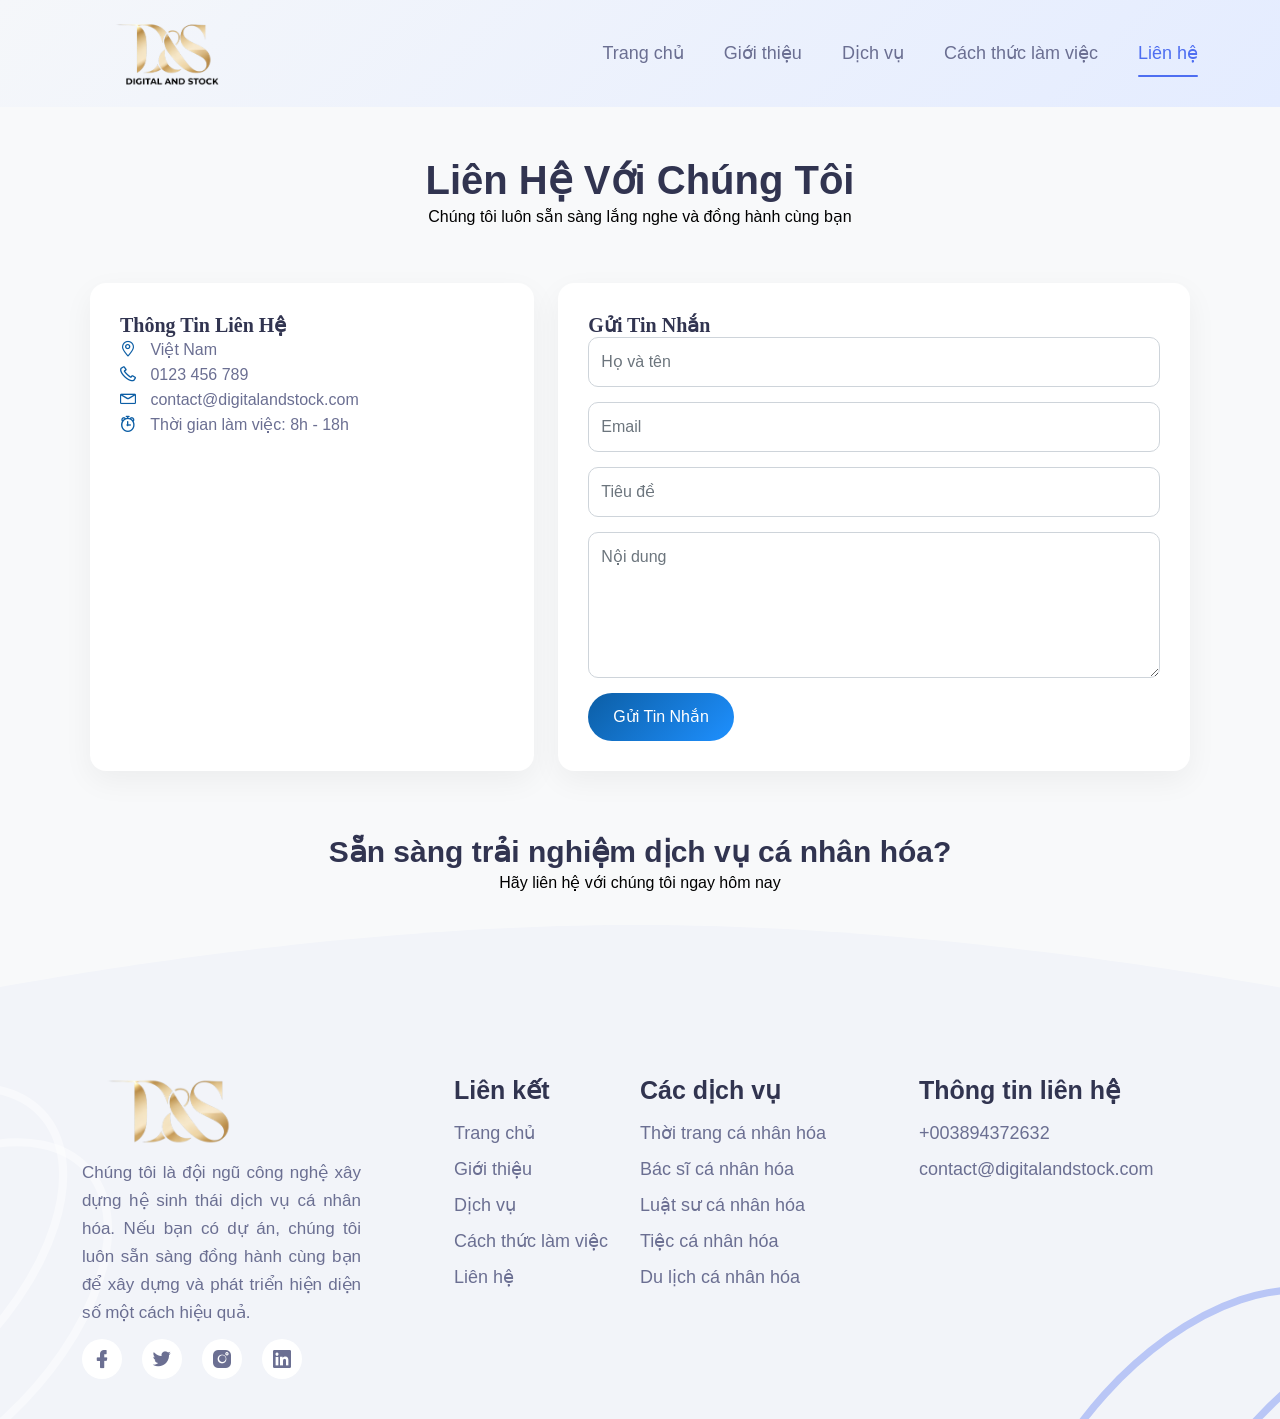
==== commit 7efa1710: "feat: cập nhật giao diện responsive và sửa lỗi dính layout" ====
--- a/contact.html
+++ b/contact.html
@@ -75,6 +75,7 @@
         }
 
         .navbar-area {
+            background: linear-gradient(135deg, #f5f7fa, #e4ecff);
             position: absolute;
             top: 0;
             left: 0;
@@ -362,7 +363,7 @@
                     <div class="col-lg-12">
                         <nav class="navbar navbar-expand-lg">
                             <a class="navbar-brand" href="index.html">
-                                <img style="width: 180px;" src="assets/img/logo/Logo D&S/Logo D&S.png" alt="Logo" />
+                                <img style="width: 180px;" src="assets/img/logo/Logo D&S/D&S 1.png" alt="Logo" />
                             </a>
                             <button class="navbar-toggler" type="button" data-bs-toggle="collapse"
                                 data-bs-target="#navbarSupportedContent" aria-controls="navbarSupportedContent"
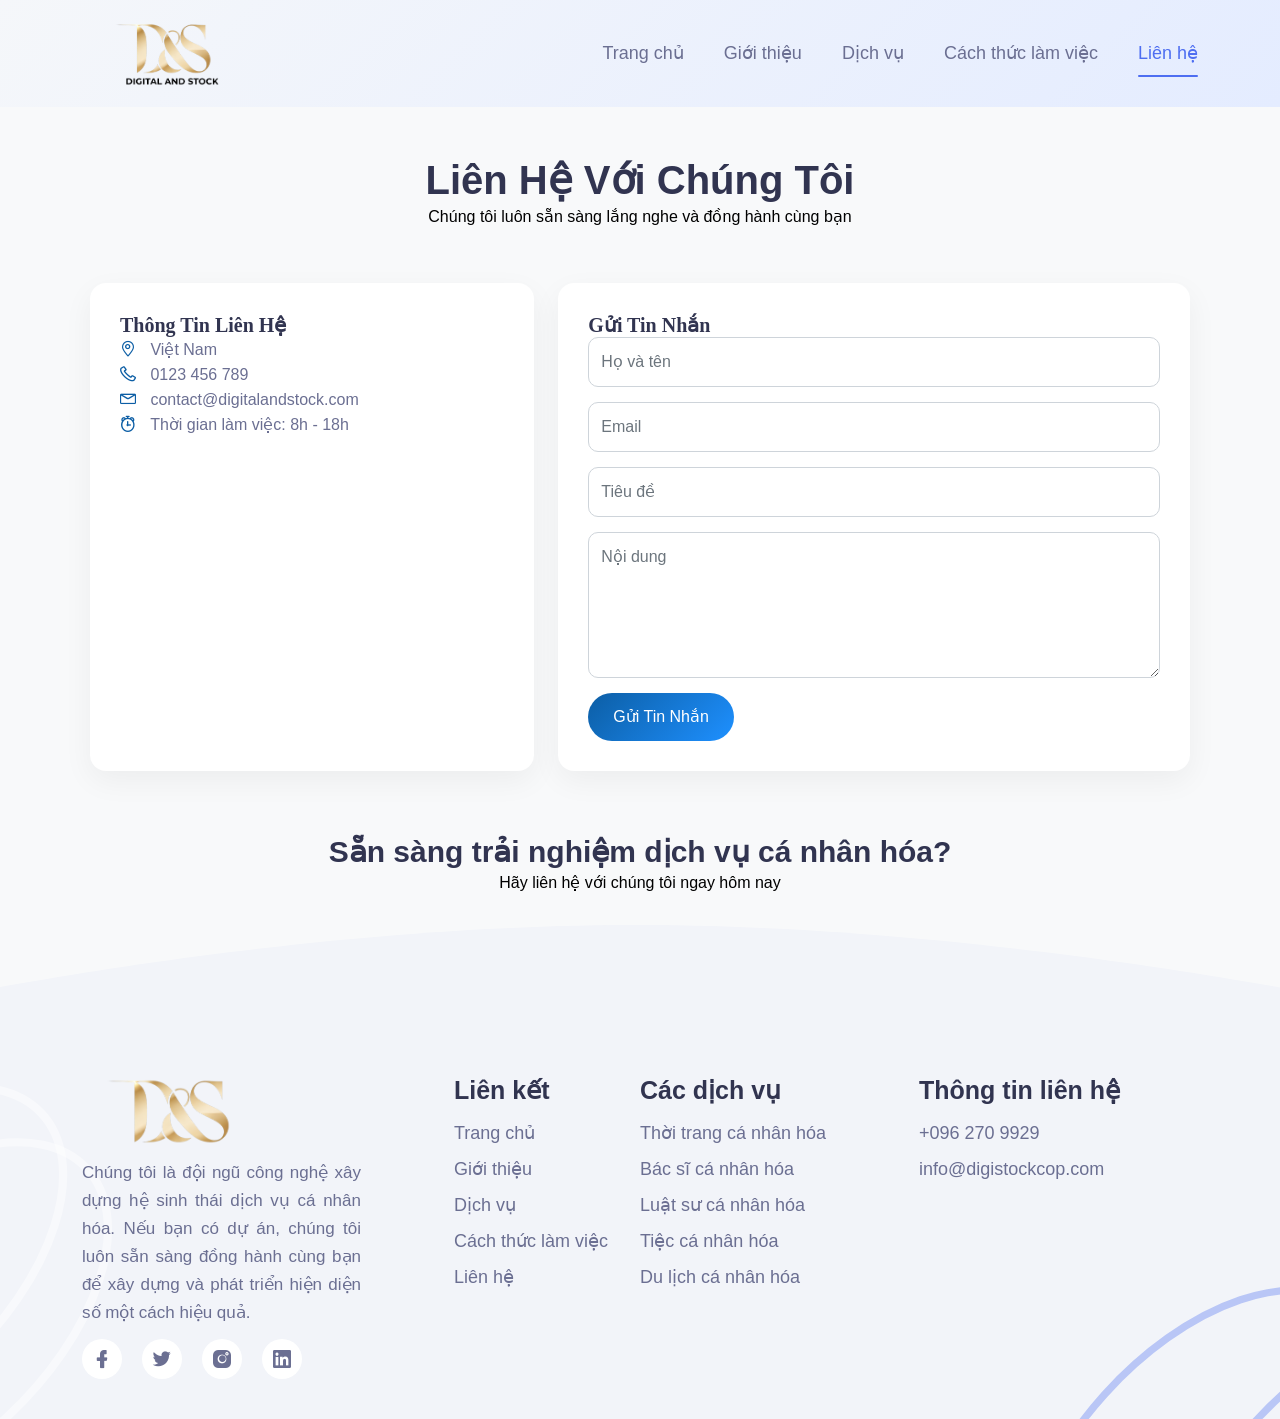
==== commit ab59f1c3: "feat: cập nhật giao diện responsive và sửa lỗi dính layout" ====
--- a/contact.html
+++ b/contact.html
@@ -3,13 +3,19 @@
 
 <head>
     <meta charset="UTF-8">
-    <meta name="viewport" content="width=device-width, initial-scale=1.0">
+    <meta http-equiv="x-ua-compatible" content="ie=edge" />
     <title>Liên Hệ - DigitalAndStock</title>
+    <meta name="description" content="" />
+    <meta name="viewport" content="width=device-width, initial-scale=1" />
+    <link rel="shortcut icon" type="image/x-icon" href="assets/img/D&S.svg" />
+
     <link rel="stylesheet" href="assets/css/bootstrap-5.0.0-beta2.min.css" />
     <link rel="stylesheet" href="assets/css/LineIcons.2.0.css" />
     <link rel="stylesheet" href="assets/css/tiny-slider.css" />
     <link rel="stylesheet" href="assets/css/animate.css" />
     <link rel="stylesheet" href="assets/css/main.css" />
+
+    
     <style>
         body {
             font-family: 'Segoe UI', sans-serif;
@@ -510,8 +516,8 @@
 						<div class="footer-widget">
 							<h3 style="font-family: 'Segoe UI', Tahoma, Geneva, Verdana, sans-serif">Thông tin liên hệ</h3>
 							<ul style="font-family: 'Segoe UI', Tahoma, Geneva, Verdana, sans-serif">
-								<li>+003894372632</li>
-								<li>contact@digitalandstock.com</li>
+								<li>+096 270 9929</li>
+								<li>info@digistockcop.com</li>
 
 							</ul>
 							<div class="contact_map" style="width: 100%; height: 150px; margin-top: 5px;">
